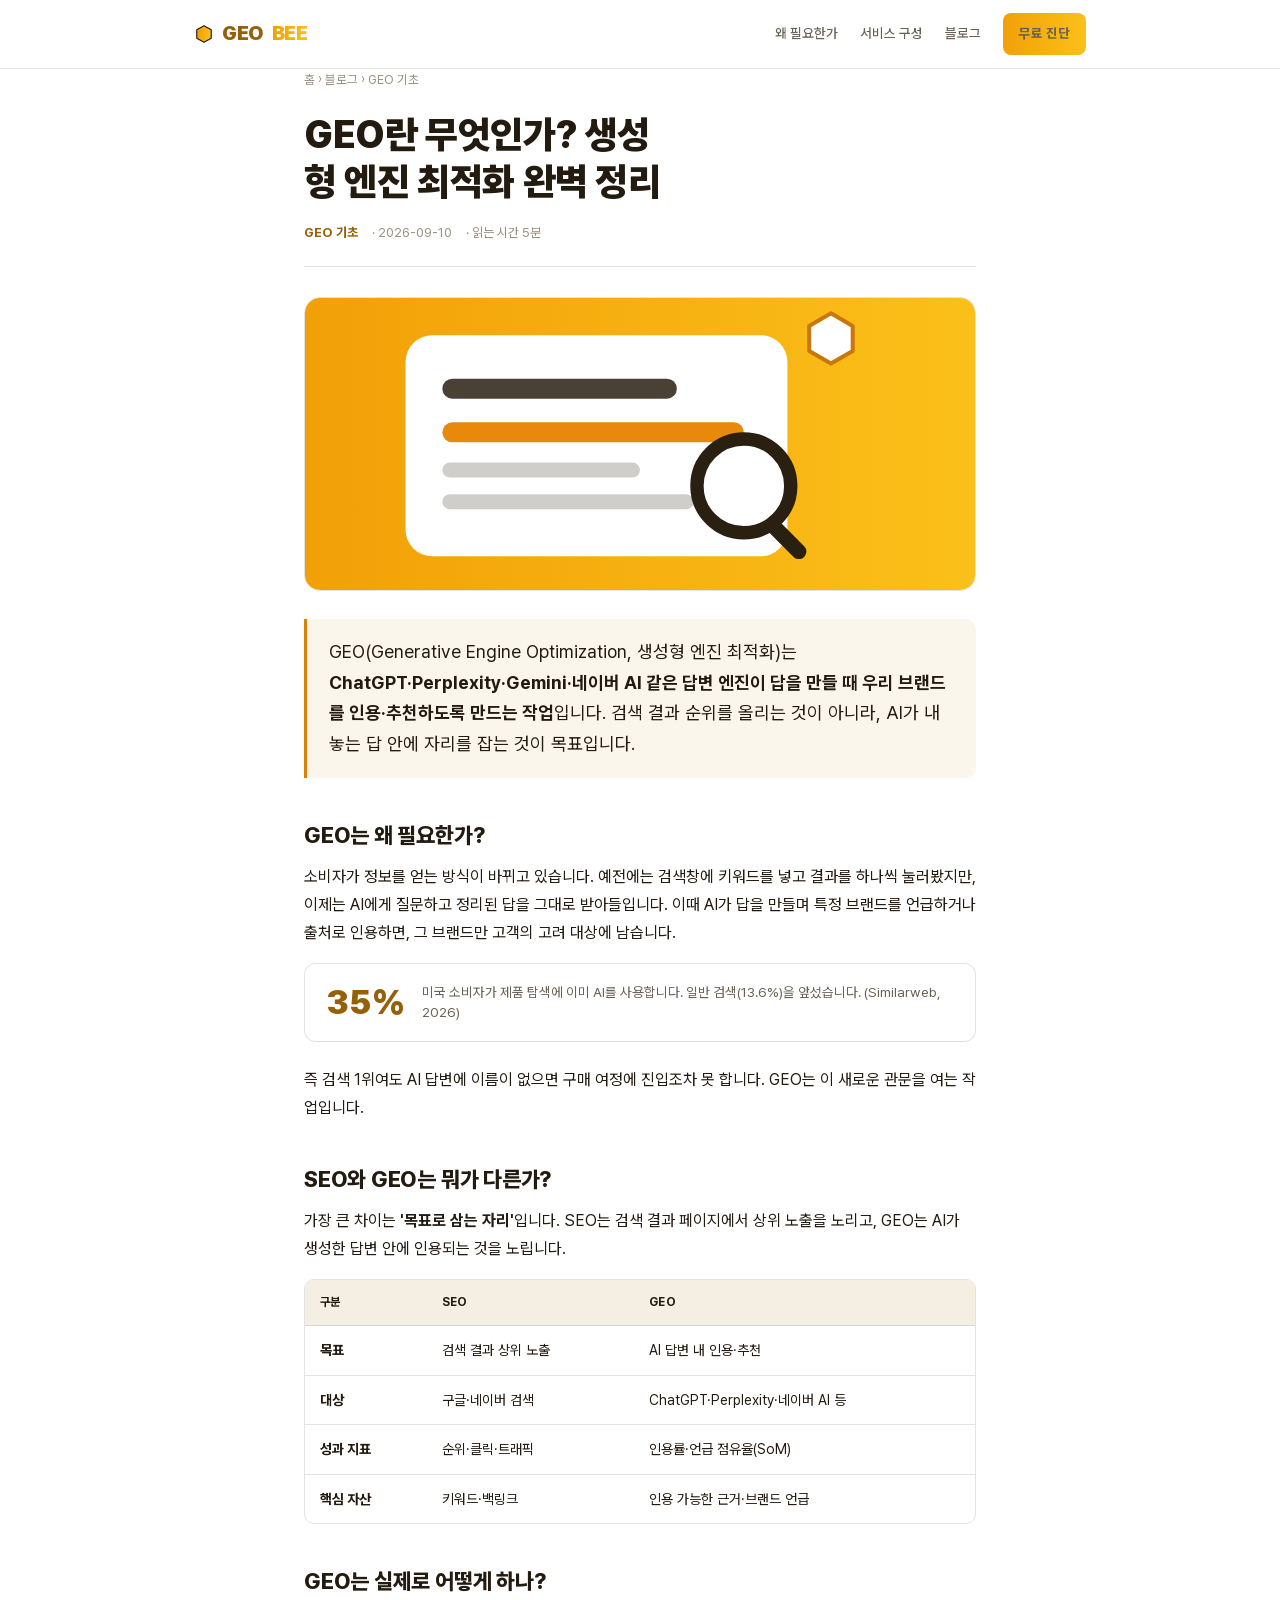
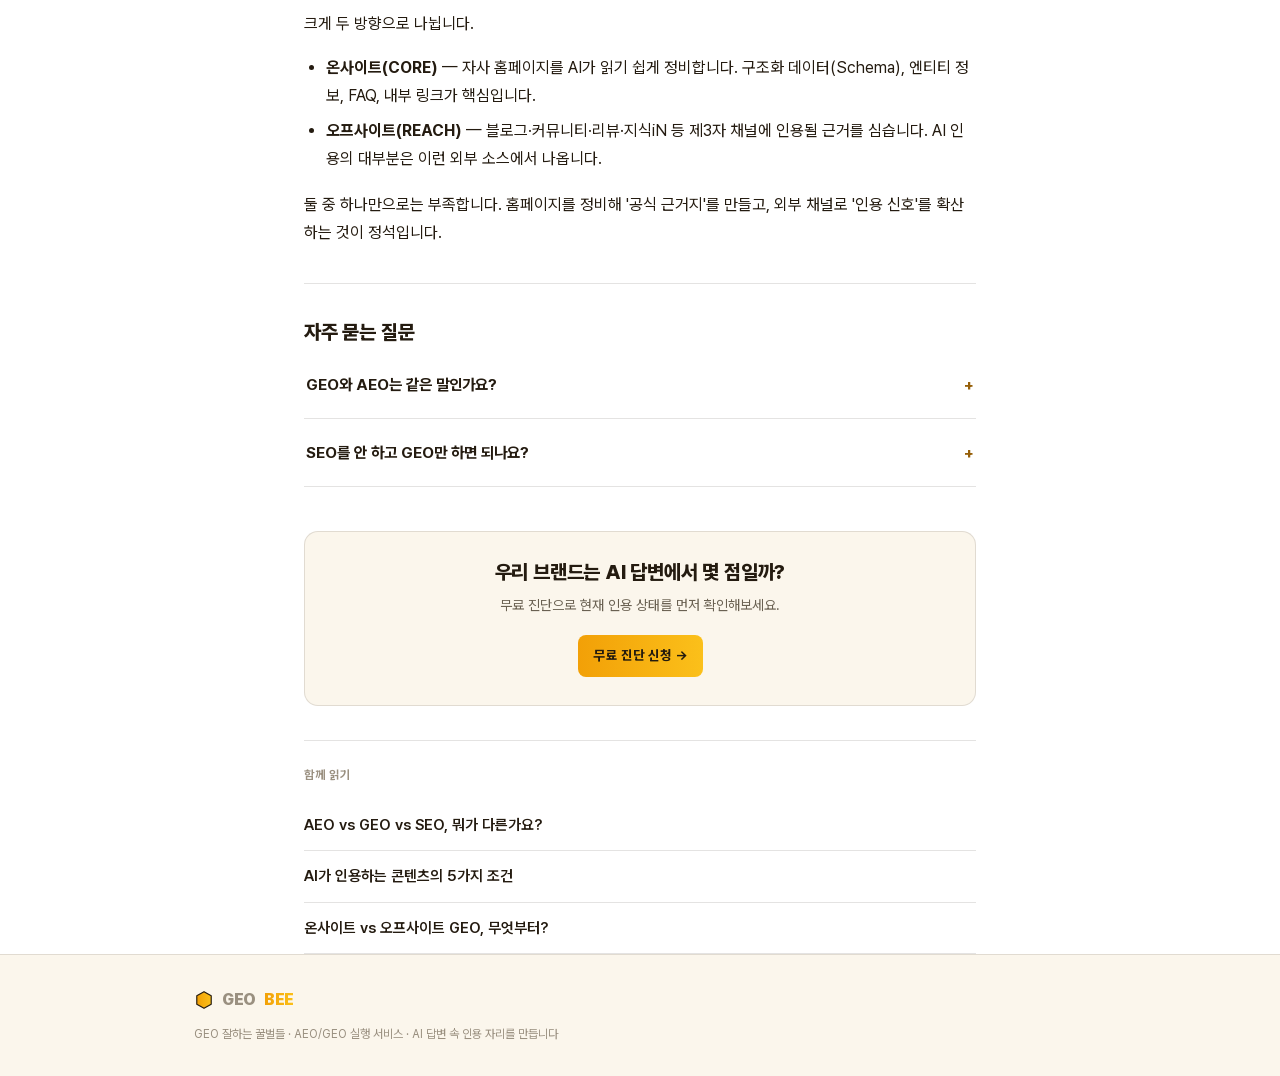
==== blog-1.html @ cf1b9f94 "Add files via upload" ====
<!doctype html>
<html lang="ko">
<head>
<meta charset="utf-8">
<meta name="viewport" content="width=device-width, initial-scale=1">
<title>GEO란 무엇인가? 생성형 엔진 최적화 완벽 정리 | GEO BEE 블로그</title>
<meta name="description" content="GEO(생성형 엔진 최적화)는 ChatGPT·Perplexity·네이버 AI 같은 답변 엔진이 답을 생성할 때 우리 브랜드를 인용하도록 만드는 작업입니다. 정의와 SEO와의 차이, 실행 방법을 정리합니다.">
<meta name="robots" content="index, follow, max-image-preview:large">
<link rel="canonical" href="https://mini9913a-del.github.io/GEO-BEE/blog-1.html">
<meta name="theme-color" content="#F2A007">
<meta property="og:type" content="article">
<meta property="og:site_name" content="GEO BEE">
<meta property="og:title" content="GEO란 무엇인가? 생성형 엔진 최적화 완벽 정리 | GEO BEE 블로그">
<meta property="og:description" content="GEO(생성형 엔진 최적화)는 ChatGPT·Perplexity·네이버 AI 같은 답변 엔진이 답을 생성할 때 우리 브랜드를 인용하도록 만드는 작업입니다. 정의와 SEO와의 차이, 실행 방법을 정리합니다.">
<meta property="og:url" content="https://mini9913a-del.github.io/GEO-BEE/blog-1.html">
<meta property="og:locale" content="ko_KR">
<link rel="stylesheet" href="blog.css">
<script type="application/ld+json">
{
  "@context": "https://schema.org",
  "@type": "Article",
  "headline": "GEO란 무엇인가? 생성형 엔진 최적화 완벽 정리",
  "description": "GEO(생성형 엔진 최적화)는 ChatGPT·Perplexity·네이버 AI 같은 답변 엔진이 답을 생성할 때 우리 브랜드를 인용하도록 만드는 작업입니다. 정의와 SEO와의 차이, 실행 방법을 정리합니다.",
  "inLanguage": "ko",
  "datePublished": "2026-09-10",
  "dateModified": "2026-09-10",
  "author": {
    "@type": "Organization",
    "name": "GEO BEE"
  },
  "publisher": {
    "@type": "Organization",
    "name": "GEO BEE"
  },
  "mainEntityOfPage": "https://mini9913a-del.github.io/GEO-BEE/blog-1.html",
  "articleSection": "GEO 기초"
}
</script>
<script type="application/ld+json">
{
  "@context": "https://schema.org",
  "@type": "BreadcrumbList",
  "itemListElement": [
    {
      "@type": "ListItem",
      "position": 1,
      "name": "홈",
      "item": "https://mini9913a-del.github.io/GEO-BEE/"
    },
    {
      "@type": "ListItem",
      "position": 2,
      "name": "블로그",
      "item": "https://mini9913a-del.github.io/GEO-BEE/blog.html"
    },
    {
      "@type": "ListItem",
      "position": 3,
      "name": "GEO란 무엇인가? 생성형 엔진 최적화 완벽 정리",
      "item": "https://mini9913a-del.github.io/GEO-BEE/blog-1.html"
    }
  ]
}
</script>
<script type="application/ld+json">
{
  "@context": "https://schema.org",
  "@type": "FAQPage",
  "mainEntity": [
    {
      "@type": "Question",
      "name": "GEO와 AEO는 같은 말인가요?",
      "acceptedAnswer": {
        "@type": "Answer",
        "text": "거의 같은 개념입니다. AEO(답변 엔진 최적화)는 '답변에 노출되는 것'에, GEO(생성형 엔진 최적화)는 '생성형 AI가 인용하는 것'에 방점이 있지만, 실무에서는 둘을 묶어 'AI 검색 최적화'로 함께 다룹니다."
      }
    },
    {
      "@type": "Question",
      "name": "SEO를 안 하고 GEO만 하면 되나요?",
      "acceptedAnswer": {
        "@type": "Answer",
        "text": "아닙니다. AI는 검색 결과와 웹 문서를 근거로 답을 만들기 때문에, 기본적인 SEO(색인·구조)가 되어 있어야 GEO도 효과가 납니다. SEO는 GEO의 토대입니다."
      }
    }
  ]
}
</script>
</head>
<body><nav><div class="navin">
<a class="logo" href="index.html"><svg class="hex" viewBox="0 0 24 24" aria-hidden="true"><defs><linearGradient id="bg" x1="0" y1="0" x2="1" y2="0"><stop offset="0" stop-color="#F2A007"/><stop offset="1" stop-color="#FBC01A"/></linearGradient></defs><path d="M12 2l8.66 5v10L12 22l-8.66-5V7z" fill="url(#bg)" stroke="var(--ink)" stroke-width="1.4" stroke-linejoin="round"/></svg> GEO <span class="b">BEE</span></a>
<div class="navlinks">
<a class="lk" href="index.html#why">왜 필요한가</a>
<a class="lk" href="index.html#build">서비스 구성</a>
<a class="lk" href="blog.html">블로그</a>
<a class="btn" href="index.html#contact">무료 진단</a>
</div></div></nav>
<article class="rd">
<div class="crumb"><a href="index.html">홈</a> › <a href="blog.html">블로그</a> › GEO 기초</div>
<h1>GEO란 무엇인가? 생성형 엔진 최적화 완벽 정리</h1>
<div class="ameta"><span class="k">GEO 기초</span><span>· 2026-09-10</span><span>· 읽는 시간 5분</span></div>
<div class="hero-thumb"><svg viewBox="0 0 400 250" preserveAspectRatio="xMidYMid slice" xmlns="http://www.w3.org/2000/svg" role="img" aria-label="GEO란 무엇인가? 생성형 엔진 최적화 완벽 정리 썸네일"><rect width="400" height="250" fill="url(#bg)"/><rect x="60" y="60" width="228" height="132" rx="16" fill="#fff"/><rect x="82" y="86" width="140" height="12" rx="6" fill="#2A2012" opacity=".85"/><rect x="82" y="112" width="180" height="12" rx="6" fill="#E8890C"/><rect x="82" y="136" width="118" height="9" rx="4.5" fill="#2A2012" opacity=".22"/><rect x="82" y="155" width="150" height="9" rx="4.5" fill="#2A2012" opacity=".22"/><circle cx="262" cy="150" r="28" fill="none" stroke="#2A2012" stroke-width="8"/><rect x="280" y="168" width="30" height="9" rx="4.5" transform="rotate(45 280 168)" fill="#2A2012"/><g transform="translate(296,44) scale(1.5)"><path d="M12 2l8.66 5v10L12 22l-8.66-5V7z" fill="#fff" stroke="#C9760A" stroke-width="1.6" stroke-linejoin="round"/></g></svg></div>

<p class="lead">GEO(Generative Engine Optimization, 생성형 엔진 최적화)는 <strong>ChatGPT·Perplexity·Gemini·네이버 AI 같은 답변 엔진이 답을 만들 때 우리 브랜드를 인용·추천하도록 만드는 작업</strong>입니다. 검색 결과 순위를 올리는 것이 아니라, AI가 내놓는 답 안에 자리를 잡는 것이 목표입니다.</p>

<h2>GEO는 왜 필요한가?</h2>
<p>소비자가 정보를 얻는 방식이 바뀌고 있습니다. 예전에는 검색창에 키워드를 넣고 결과를 하나씩 눌러봤지만, 이제는 AI에게 질문하고 정리된 답을 그대로 받아들입니다. 이때 AI가 답을 만들며 특정 브랜드를 언급하거나 출처로 인용하면, 그 브랜드만 고객의 고려 대상에 남습니다.</p>
<div class="stat"><div class="n">35%</div><div class="t">미국 소비자가 제품 탐색에 이미 AI를 사용합니다. 일반 검색(13.6%)을 앞섰습니다. (Similarweb, 2026)</div></div>
<p>즉 검색 1위여도 AI 답변에 이름이 없으면 구매 여정에 진입조차 못 합니다. GEO는 이 새로운 관문을 여는 작업입니다.</p>

<h2>SEO와 GEO는 뭐가 다른가?</h2>
<p>가장 큰 차이는 <strong>'목표로 삼는 자리'</strong>입니다. SEO는 검색 결과 페이지에서 상위 노출을 노리고, GEO는 AI가 생성한 답변 안에 인용되는 것을 노립니다.</p>
<div class="tablewrap"><table>
<thead><tr><th>구분</th><th>SEO</th><th>GEO</th></tr></thead>
<tbody>
<tr><td>목표</td><td>검색 결과 상위 노출</td><td>AI 답변 내 인용·추천</td></tr>
<tr><td>대상</td><td>구글·네이버 검색</td><td>ChatGPT·Perplexity·네이버 AI 등</td></tr>
<tr><td>성과 지표</td><td>순위·클릭·트래픽</td><td>인용률·언급 점유율(SoM)</td></tr>
<tr><td>핵심 자산</td><td>키워드·백링크</td><td>인용 가능한 근거·브랜드 언급</td></tr>
</tbody></table></div>

<h2>GEO는 실제로 어떻게 하나?</h2>
<p>크게 두 방향으로 나뉩니다.</p>
<ul>
<li><strong>온사이트(CORE)</strong> — 자사 홈페이지를 AI가 읽기 쉽게 정비합니다. 구조화 데이터(Schema), 엔티티 정보, FAQ, 내부 링크가 핵심입니다.</li>
<li><strong>오프사이트(REACH)</strong> — 블로그·커뮤니티·리뷰·지식iN 등 제3자 채널에 인용될 근거를 심습니다. AI 인용의 대부분은 이런 외부 소스에서 나옵니다.</li>
</ul>
<p>둘 중 하나만으로는 부족합니다. 홈페이지를 정비해 '공식 근거지'를 만들고, 외부 채널로 '인용 신호'를 확산하는 것이 정석입니다.</p>

<div class="faq"><h2>자주 묻는 질문</h2><details><summary>GEO와 AEO는 같은 말인가요?<span class="pl">+</span></summary><div class="a">거의 같은 개념입니다. AEO(답변 엔진 최적화)는 '답변에 노출되는 것'에, GEO(생성형 엔진 최적화)는 '생성형 AI가 인용하는 것'에 방점이 있지만, 실무에서는 둘을 묶어 'AI 검색 최적화'로 함께 다룹니다.</div></details><details><summary>SEO를 안 하고 GEO만 하면 되나요?<span class="pl">+</span></summary><div class="a">아닙니다. AI는 검색 결과와 웹 문서를 근거로 답을 만들기 때문에, 기본적인 SEO(색인·구조)가 되어 있어야 GEO도 효과가 납니다. SEO는 GEO의 토대입니다.</div></details></div>
<div class="cta-box">
<h3>우리 브랜드는 AI 답변에서 몇 점일까?</h3>
<p>무료 진단으로 현재 인용 상태를 먼저 확인해보세요.</p>
<a class="btn" href="index.html#contact">무료 진단 신청 →</a>
</div>
<div class="related"><div class="kt">함께 읽기</div><a href="blog-2.html">AEO vs GEO vs SEO, 뭐가 다른가요?</a><a href="blog-3.html">AI가 인용하는 콘텐츠의 5가지 조건</a><a href="blog-7.html">온사이트 vs 오프사이트 GEO, 무엇부터?</a></div>
</article>
<footer><div class="wrap">
<div class="logo"><svg class="hex" viewBox="0 0 24 24" aria-hidden="true"><defs><linearGradient id="bg" x1="0" y1="0" x2="1" y2="0"><stop offset="0" stop-color="#F2A007"/><stop offset="1" stop-color="#FBC01A"/></linearGradient></defs><path d="M12 2l8.66 5v10L12 22l-8.66-5V7z" fill="url(#bg)" stroke="var(--ink)" stroke-width="1.4" stroke-linejoin="round"/></svg> GEO <span class="b">BEE</span></div>
<div>GEO 잘하는 꿀벌들 · AEO/GEO 실행 서비스 · AI 답변 속 인용 자리를 만듭니다</div>
</div></footer>
</body>
</html>
---- blog.css ----
@font-face{font-family:"Pretendard Variable";font-weight:45 920;font-style:normal;font-display:swap;src:url("pretendard.woff2") format("woff2-variations")}
:root{
 --ground:#FFFFFF; --surface:#FFFFFF; --surface-2:#F4EFE2;
 --band-a:#FFFFFF; --band-b:#FBF6EC;
 --ink:#241B10; --muted:#6A6152; --faint:#9A9080;
 --line:rgba(36,27,16,.12); --line-strong:rgba(36,27,16,.26);
 --accent:#D9820A; --accent-soft:rgba(217,130,10,.14);
 --accent-grad:linear-gradient(90deg,#F2A007 0%,#FBC01A 100%);
 --hi-deep:#96600A; --mark:#FCE1A6; --good:#2E7D52; --btntext:#231B0E;
 --sans:"Pretendard Variable",Pretendard,"Apple SD Gothic Neo","Noto Sans KR",system-ui,sans-serif;
}
@media (prefers-color-scheme:dark){:root:not([data-theme="light"]){
 --ground:#0E0D0A; --surface:#181510; --surface-2:#241D11;
 --band-a:#0E0D0A; --band-b:#17130B;
 --ink:#F1ECE0; --muted:#A79E8A; --faint:#746B57;
 --line:rgba(241,236,224,.13); --line-strong:rgba(241,236,224,.28);
 --accent:#F2A730; --accent-soft:rgba(242,167,48,.16);
 --hi-deep:#F0C24A; --mark:rgba(245,180,40,.30); --good:#5FBF8C; --btntext:#1A1305;
}}
*{box-sizing:border-box}
body{margin:0;background:var(--band-a);color:var(--ink);font-family:var(--sans);font-size:16px;line-height:1.75;-webkit-font-smoothing:antialiased}
.wrap{max-width:940px;margin:0 auto;padding:0 24px}
.rd{max-width:720px;margin:0 auto;padding:0 24px}
a{color:var(--hi-deep);text-decoration:none}
a:hover{text-decoration:underline}
h1,h2,h3{letter-spacing:-.01em;line-height:1.25;text-wrap:balance}
/* nav */
nav{position:sticky;top:0;z-index:20;background:color-mix(in srgb,var(--band-a) 88%,transparent);backdrop-filter:blur(10px);border-bottom:1px solid var(--line)}
.navin{max-width:940px;margin:0 auto;padding:13px 24px;display:flex;align-items:center;justify-content:space-between;gap:16px}
.logo{display:inline-flex;align-items:center;gap:8px;font-weight:900;font-size:20px;letter-spacing:-.02em}
.logo .hex{width:20px;height:20px;flex:none}
.logo .b{background:linear-gradient(90deg,#F2A007,#FBC01A);-webkit-background-clip:text;background-clip:text;-webkit-text-fill-color:transparent;color:transparent}
.navlinks{display:flex;align-items:center;gap:22px;font-size:13.5px;color:var(--muted);font-weight:500}
.navlinks a{color:var(--muted)} .navlinks a:hover{color:var(--ink);text-decoration:none}
.btn{display:inline-flex;align-items:center;gap:8px;background:var(--accent-grad);color:var(--btntext);font-weight:700;font-size:13.5px;padding:9px 16px;border-radius:8px}
.btn:hover{filter:brightness(1.06);text-decoration:none}
@media(max-width:640px){.navlinks .lk{display:none}}
/* blog index */
.bhead{padding:60px 0 34px;border-bottom:1px solid var(--line);background:var(--band-b)}
.eyebrow{font-family:var(--sans);font-size:12px;letter-spacing:.16em;text-transform:uppercase;color:var(--hi-deep);font-weight:700}
.bhead h1{font-size:clamp(28px,4.4vw,42px);font-weight:900;margin:12px 0 10px}
.bhead p{color:var(--muted);font-size:16px;max-width:60ch}
.cards{display:grid;grid-template-columns:repeat(3,1fr);gap:20px;padding:40px 0 72px}
.card{display:flex;flex-direction:column;border:1px solid var(--line);border-radius:16px;overflow:hidden;background:var(--surface);transition:border-color .15s,transform .15s,box-shadow .15s}
.card:hover{border-color:var(--accent);text-decoration:none;transform:translateY(-3px);box-shadow:0 18px 34px -24px rgba(120,80,0,.45)}
.thumb{aspect-ratio:16/10;width:100%;display:block;background:var(--surface-2)}
.thumb svg{width:100%;height:100%;display:block}
.card .body{padding:18px 20px 20px;display:flex;flex-direction:column;flex:1}
.card .kt{font-size:11px;font-weight:700;letter-spacing:.04em;color:var(--hi-deep);text-transform:uppercase;margin-bottom:9px}
.card h2{font-size:16.5px;font-weight:800;color:var(--ink);margin:0 0 8px;line-height:1.35}
.card p{font-size:13px;color:var(--muted);line-height:1.55;margin:0 0 14px;flex:1}
.card .meta{font-size:12px;color:var(--faint);display:flex;gap:10px}
.hero-thumb{aspect-ratio:16/7;width:100%;border-radius:16px;overflow:hidden;margin:0 0 28px;border:1px solid var(--line)}
.hero-thumb svg{width:100%;height:100%;display:block}
@media(max-width:900px){.cards{grid-template-columns:repeat(2,1fr)}}
@media(max-width:600px){.cards{grid-template-columns:1fr}}
/* article */
article{padding:52px 0 24px}
.crumb{font-size:12.5px;color:var(--faint);margin-bottom:20px}
.crumb a{color:var(--faint)}
article h1{font-size:clamp(27px,4vw,38px);font-weight:900;margin:0 0 16px}
.amETA,.ameta{font-size:13px;color:var(--faint);display:flex;flex-wrap:wrap;gap:8px 14px;padding-bottom:22px;margin-bottom:30px;border-bottom:1px solid var(--line)}
.ameta .k{color:var(--hi-deep);font-weight:700}
article h2{font-size:22px;font-weight:800;margin:38px 0 14px;padding-top:6px}
article h3{font-size:17.5px;font-weight:700;margin:26px 0 10px}
article p{margin:0 0 16px;color:var(--ink)}
article ul,article ol{margin:0 0 18px;padding-left:22px;color:var(--ink)}
article li{margin-bottom:7px}
article strong{font-weight:700}
.lead{font-size:18px;line-height:1.7;color:var(--ink);background:var(--band-b);border-left:3px solid var(--accent);border-radius:0 10px 10px 0;padding:18px 22px;margin:0 0 30px}
.tablewrap{overflow-x:auto;border:1px solid var(--line);border-radius:10px;margin:0 0 22px}
table{width:100%;border-collapse:collapse;font-size:14px;min-width:520px}
th,td{text-align:left;padding:12px 15px;border-bottom:1px solid var(--line);vertical-align:top}
th{background:var(--surface-2);font-size:12px;letter-spacing:.03em;font-weight:700;color:var(--ink)}
td:first-child{font-weight:700;white-space:nowrap}
tr:last-child td{border-bottom:none}
.stat{display:flex;gap:16px;align-items:center;background:var(--surface);border:1px solid var(--line);border-radius:12px;padding:18px 22px;margin:0 0 24px}
.stat .n{font-size:34px;font-weight:900;color:var(--hi-deep);line-height:1;white-space:nowrap}
.stat .t{font-size:13.5px;color:var(--muted);line-height:1.5}
.callout{background:var(--surface);border:1px solid var(--line);border-left:3px solid var(--accent);border-radius:0 10px 10px 0;padding:18px 22px;margin:0 0 24px}
.callout b{color:var(--ink)}
.faq{margin-top:36px;border-top:1px solid var(--line);padding-top:10px}
.faq h2{font-size:20px;margin:20px 0 6px}
details{border-bottom:1px solid var(--line);padding:4px 0}
summary{cursor:pointer;list-style:none;padding:16px 2px;font-weight:700;font-size:15.5px;display:flex;justify-content:space-between;gap:14px}
summary::-webkit-details-marker{display:none}
summary .pl{color:var(--hi-deep);font-weight:700;transition:transform .2s}
details[open] summary .pl{transform:rotate(45deg)}
details .a{padding:0 2px 18px;color:var(--muted);font-size:14.5px;line-height:1.65}
.cta-box{margin:44px 0 10px;background:var(--band-b);border:1px solid var(--line);border-radius:14px;padding:28px 26px;text-align:center}
.cta-box h3{font-size:20px;font-weight:800;margin:0 0 8px}
.cta-box p{color:var(--muted);font-size:14px;margin:0 0 18px}
.related{margin:34px 0 0;border-top:1px solid var(--line);padding-top:24px}
.related .kt{font-size:12px;letter-spacing:.06em;text-transform:uppercase;color:var(--faint);font-weight:700;margin-bottom:14px}
.related a{display:block;padding:12px 0;border-bottom:1px solid var(--line);color:var(--ink);font-weight:600;font-size:15px}
.related a:hover{color:var(--hi-deep);text-decoration:none}
footer{border-top:1px solid var(--line);padding:30px 0;color:var(--faint);font-size:12px;line-height:1.9;background:var(--band-b)}
footer .logo{font-size:16px;margin-bottom:8px}
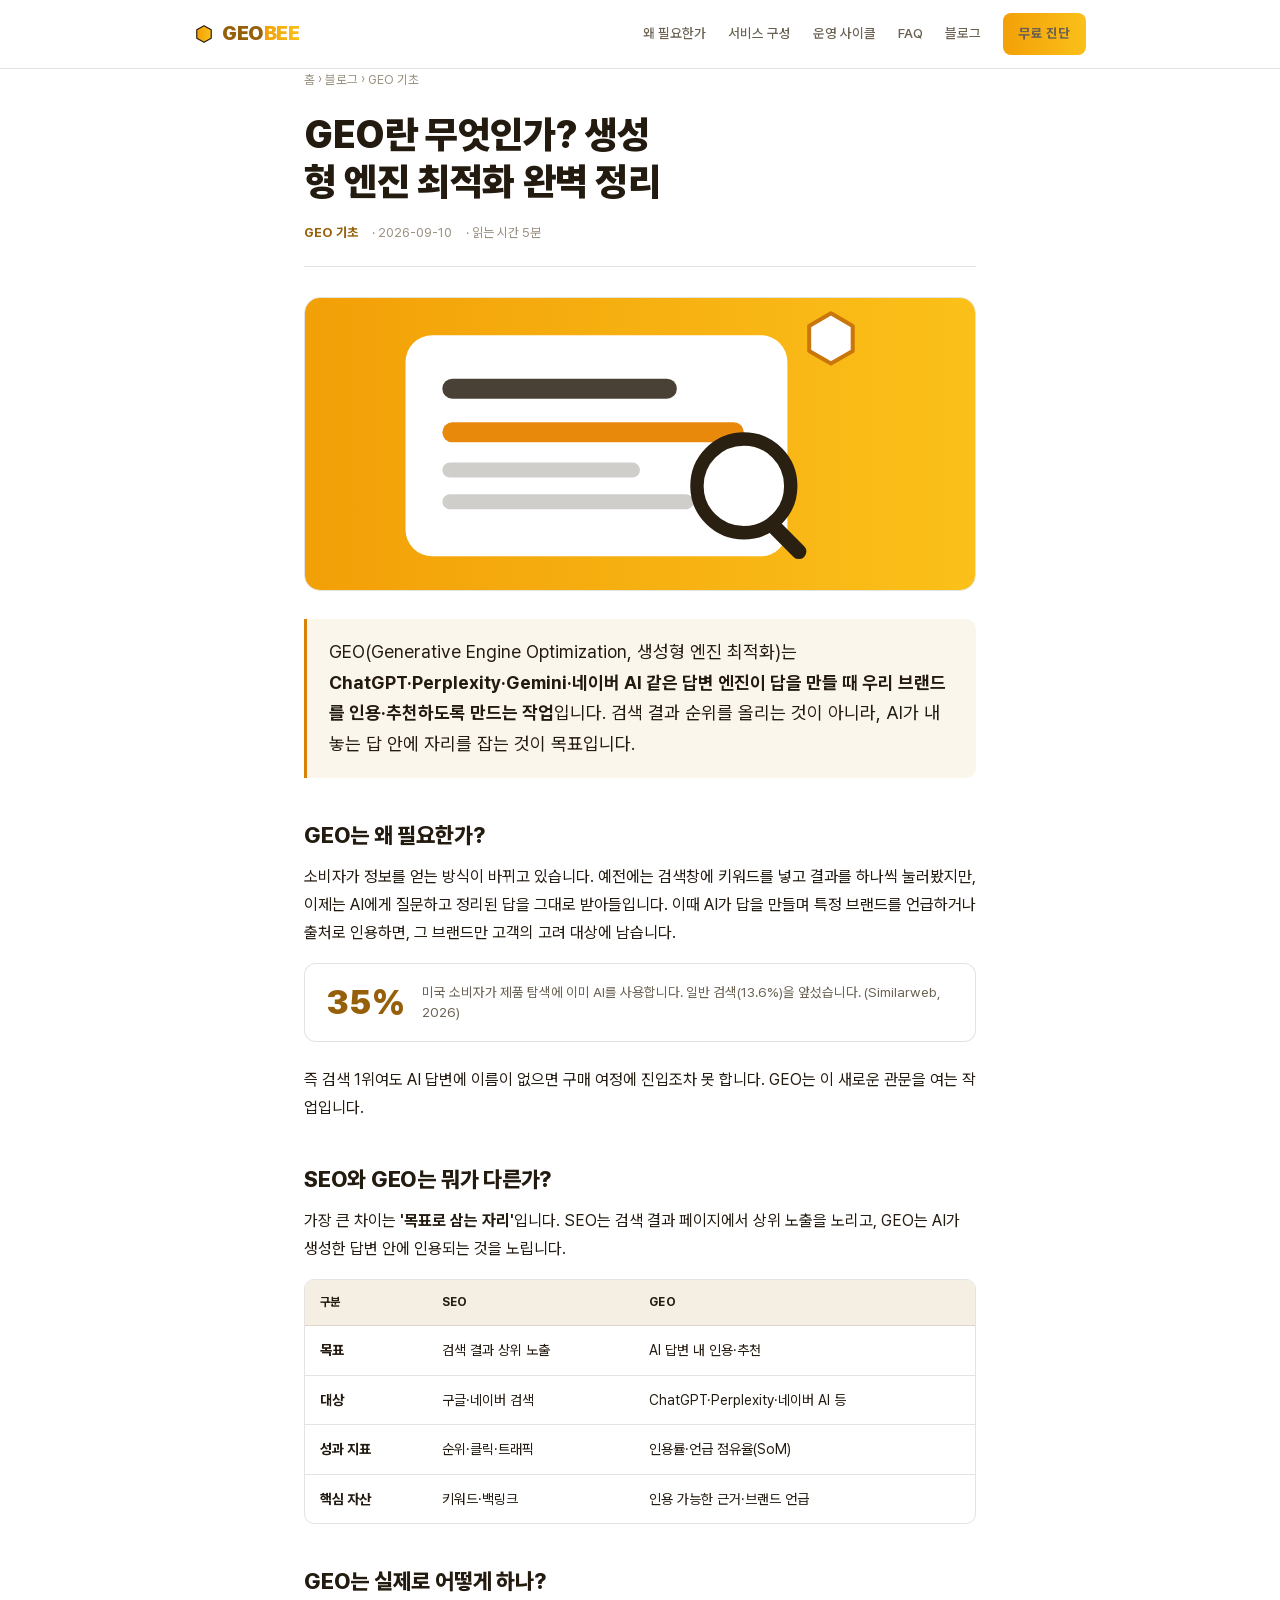
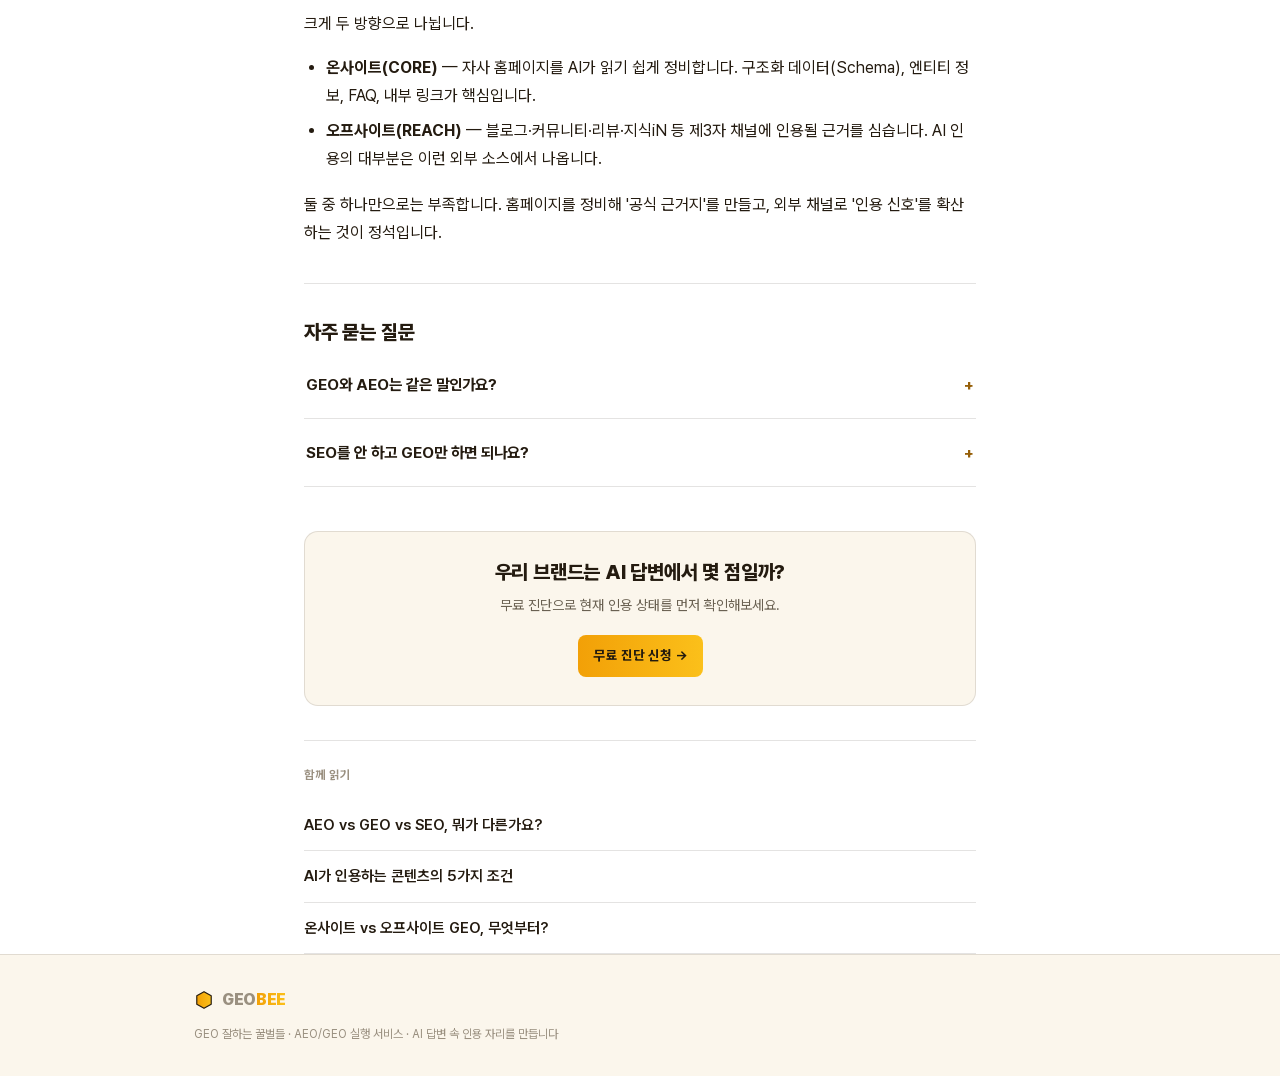
==== commit 0c82d2bf: "Add files via upload" ====
--- a/blog-1.html
+++ b/blog-1.html
@@ -88,12 +88,14 @@
 </script>
 </head>
 <body><nav><div class="navin">
-<a class="logo" href="index.html"><svg class="hex" viewBox="0 0 24 24" aria-hidden="true"><defs><linearGradient id="bg" x1="0" y1="0" x2="1" y2="0"><stop offset="0" stop-color="#F2A007"/><stop offset="1" stop-color="#FBC01A"/></linearGradient></defs><path d="M12 2l8.66 5v10L12 22l-8.66-5V7z" fill="url(#bg)" stroke="var(--ink)" stroke-width="1.4" stroke-linejoin="round"/></svg> GEO <span class="b">BEE</span></a>
+<a class="logo" href="index.html"><svg class="hex" viewBox="0 0 24 24" aria-hidden="true"><defs><linearGradient id="bg" x1="0" y1="0" x2="1" y2="0"><stop offset="0" stop-color="#F2A007"/><stop offset="1" stop-color="#FBC01A"/></linearGradient></defs><path d="M12 2l8.66 5v10L12 22l-8.66-5V7z" fill="url(#bg)" stroke="var(--ink)" stroke-width="1.4" stroke-linejoin="round"/></svg> GEO<span class="b">BEE</span></a>
 <div class="navlinks">
 <a class="lk" href="index.html#why">왜 필요한가</a>
 <a class="lk" href="index.html#build">서비스 구성</a>
+<a class="lk" href="index.html#cycle">운영 사이클</a>
+<a class="lk" href="index.html#faq">FAQ</a>
 <a class="lk" href="blog.html">블로그</a>
-<a class="btn" href="index.html#contact">무료 진단</a>
+<a class="btn" href="#" onclick="openModal(event)">무료 진단</a>
 </div></div></nav>
 <article class="rd">
 <div class="crumb"><a href="index.html">홈</a> › <a href="blog.html">블로그</a> › GEO 기초</div>
@@ -131,13 +133,41 @@
 <div class="cta-box">
 <h3>우리 브랜드는 AI 답변에서 몇 점일까?</h3>
 <p>무료 진단으로 현재 인용 상태를 먼저 확인해보세요.</p>
-<a class="btn" href="index.html#contact">무료 진단 신청 →</a>
+<a class="btn" href="#" onclick="openModal(event)">무료 진단 신청 →</a>
 </div>
 <div class="related"><div class="kt">함께 읽기</div><a href="blog-2.html">AEO vs GEO vs SEO, 뭐가 다른가요?</a><a href="blog-3.html">AI가 인용하는 콘텐츠의 5가지 조건</a><a href="blog-7.html">온사이트 vs 오프사이트 GEO, 무엇부터?</a></div>
 </article>
 <footer><div class="wrap">
-<div class="logo"><svg class="hex" viewBox="0 0 24 24" aria-hidden="true"><defs><linearGradient id="bg" x1="0" y1="0" x2="1" y2="0"><stop offset="0" stop-color="#F2A007"/><stop offset="1" stop-color="#FBC01A"/></linearGradient></defs><path d="M12 2l8.66 5v10L12 22l-8.66-5V7z" fill="url(#bg)" stroke="var(--ink)" stroke-width="1.4" stroke-linejoin="round"/></svg> GEO <span class="b">BEE</span></div>
+<div class="logo"><svg class="hex" viewBox="0 0 24 24" aria-hidden="true"><defs><linearGradient id="bg" x1="0" y1="0" x2="1" y2="0"><stop offset="0" stop-color="#F2A007"/><stop offset="1" stop-color="#FBC01A"/></linearGradient></defs><path d="M12 2l8.66 5v10L12 22l-8.66-5V7z" fill="url(#bg)" stroke="var(--ink)" stroke-width="1.4" stroke-linejoin="round"/></svg> GEO<span class="b">BEE</span></div>
 <div>GEO 잘하는 꿀벌들 · AEO/GEO 실행 서비스 · AI 답변 속 인용 자리를 만듭니다</div>
 </div></footer>
+<div class="modal-overlay" id="applyModal" hidden>
+<div class="modal-backdrop" onclick="closeModal()"></div>
+<div class="modal-card" role="dialog" aria-modal="true" aria-label="무료 진단 신청">
+<button class="modal-x" onclick="closeModal()" aria-label="닫기">&times;</button>
+<div class="logo modal-logo"><svg class="hex" viewBox="0 0 24 24" aria-hidden="true"><defs><linearGradient id="bg" x1="0" y1="0" x2="1" y2="0"><stop offset="0" stop-color="#F2A007"/><stop offset="1" stop-color="#FBC01A"/></linearGradient></defs><path d="M12 2l8.66 5v10L12 22l-8.66-5V7z" fill="url(#bg)" stroke="var(--ink)" stroke-width="1.4" stroke-linejoin="round"/></svg> GEO<span class="b">BEE</span></div>
+<div class="modal-title">무료 진단 신청</div>
+<form id="applyForm" onsubmit="return submitApply(event)">
+<label>브랜드<input name="brand" required></label>
+<label>홈페이지 URL<input name="url" type="url" placeholder="https://"></label>
+<label>이메일<input name="email" type="email" required></label>
+<label>담당자<input name="manager" required></label>
+<label>연락처<input name="phone" required></label>
+<label class="agree"><input type="checkbox" required><span>개인정보 수집·이용에 동의합니다</span></label>
+<button class="btn" type="submit">무료 진단 신청하기</button>
+</form>
+<div class="modal-done" id="applyDone" hidden>
+<div class="done-ic">&#10003;</div>
+<h4>신청이 접수되었습니다</h4>
+<p>입력하신 연락처로 곧 진단 결과를 보내드릴게요.</p>
+<button class="btn ghost" onclick="closeModal()">닫기</button>
+</div>
+</div></div>
+<script>
+function openModal(e){ if(e) e.preventDefault(); document.getElementById('applyForm').hidden=false; document.getElementById('applyDone').hidden=true; document.getElementById('applyModal').hidden=false; document.body.style.overflow='hidden'; }
+function closeModal(){ document.getElementById('applyModal').hidden=true; document.body.style.overflow=''; }
+function submitApply(e){ e.preventDefault(); document.getElementById('applyForm').hidden=true; document.getElementById('applyDone').hidden=false; return false; }
+document.addEventListener('keydown',function(e){ if(e.key==='Escape') closeModal(); });
+</script>
 </body>
 </html>
--- a/blog.css
+++ b/blog.css
@@ -18,6 +18,7 @@
  --hi-deep:#F0C24A; --mark:rgba(245,180,40,.30); --good:#5FBF8C; --btntext:#1A1305;
 }}
 *{box-sizing:border-box}
+[hidden]{display:none!important}
 body{margin:0;background:var(--band-a);color:var(--ink);font-family:var(--sans);font-size:16px;line-height:1.75;-webkit-font-smoothing:antialiased}
 .wrap{max-width:940px;margin:0 auto;padding:0 24px}
 .rd{max-width:720px;margin:0 auto;padding:0 24px}
@@ -27,8 +28,8 @@
 /* nav */
 nav{position:sticky;top:0;z-index:20;background:color-mix(in srgb,var(--band-a) 88%,transparent);backdrop-filter:blur(10px);border-bottom:1px solid var(--line)}
 .navin{max-width:940px;margin:0 auto;padding:13px 24px;display:flex;align-items:center;justify-content:space-between;gap:16px}
-.logo{display:inline-flex;align-items:center;gap:8px;font-weight:900;font-size:20px;letter-spacing:-.02em}
-.logo .hex{width:20px;height:20px;flex:none}
+.logo{display:inline-flex;align-items:center;gap:0;font-weight:900;font-size:20px;letter-spacing:-.02em}
+.logo .hex{width:20px;height:20px;flex:none;margin-right:8px}
 .logo .b{background:linear-gradient(90deg,#F2A007,#FBC01A);-webkit-background-clip:text;background-clip:text;-webkit-text-fill-color:transparent;color:transparent}
 .navlinks{display:flex;align-items:center;gap:22px;font-size:13.5px;color:var(--muted);font-weight:500}
 .navlinks a{color:var(--muted)} .navlinks a:hover{color:var(--ink);text-decoration:none}
@@ -96,3 +97,23 @@
 .related a:hover{color:var(--hi-deep);text-decoration:none}
 footer{border-top:1px solid var(--line);padding:30px 0;color:var(--faint);font-size:12px;line-height:1.9;background:var(--band-b)}
 footer .logo{font-size:16px;margin-bottom:8px}
+.btn.ghost{background:transparent;color:var(--ink);border:1px solid var(--line-strong)}
+.modal-overlay{position:fixed;inset:0;z-index:100;display:flex;align-items:center;justify-content:center;padding:20px}
+.modal-backdrop{position:absolute;inset:0;background:rgba(20,15,5,.55);backdrop-filter:blur(3px)}
+.modal-card{position:relative;z-index:1;width:100%;max-width:420px;background:var(--surface);border:1px solid var(--line);border-radius:18px;padding:30px 28px;box-shadow:0 30px 70px -30px rgba(0,0,0,.6);max-height:92vh;overflow-y:auto}
+.modal-x{position:absolute;top:12px;right:14px;background:none;border:none;font-size:26px;line-height:1;color:var(--faint);cursor:pointer;padding:4px}
+.modal-x:hover{color:var(--ink)}
+.modal-logo{justify-content:center;font-size:22px}
+.modal-title{text-align:center;font-size:14.5px;color:var(--muted);margin-top:6px}
+.modal-card form{display:flex;flex-direction:column;gap:12px;margin-top:22px}
+.modal-card label{display:flex;flex-direction:column;gap:6px;font-size:13px;font-weight:600;color:var(--ink)}
+.modal-card input{font-family:inherit;font-size:14px;padding:11px 13px;border:1px solid var(--line-strong);border-radius:9px;background:var(--band-a);color:var(--ink)}
+.modal-card input:focus{outline:2px solid var(--accent);outline-offset:1px;border-color:var(--accent)}
+.modal-card label.agree{flex-direction:row;align-items:center;gap:8px;font-size:12px;font-weight:500;color:var(--muted);margin-top:2px}
+.modal-card label.agree input{width:16px;height:16px;padding:0;flex:none}
+.modal-card form .btn{margin-top:8px;width:100%;justify-content:center;font-size:15px;padding:13px 24px}
+.modal-done{text-align:center;padding:16px 0 4px}
+.modal-done .done-ic{width:54px;height:54px;border-radius:50%;background:var(--accent-grad);color:var(--btntext);font-size:28px;font-weight:800;display:flex;align-items:center;justify-content:center;margin:6px auto 16px}
+.modal-done h4{font-size:19px;font-weight:800;margin-bottom:8px}
+.modal-done p{font-size:14px;color:var(--muted);margin-bottom:20px}
+.modal-done .btn{width:100%;justify-content:center}
